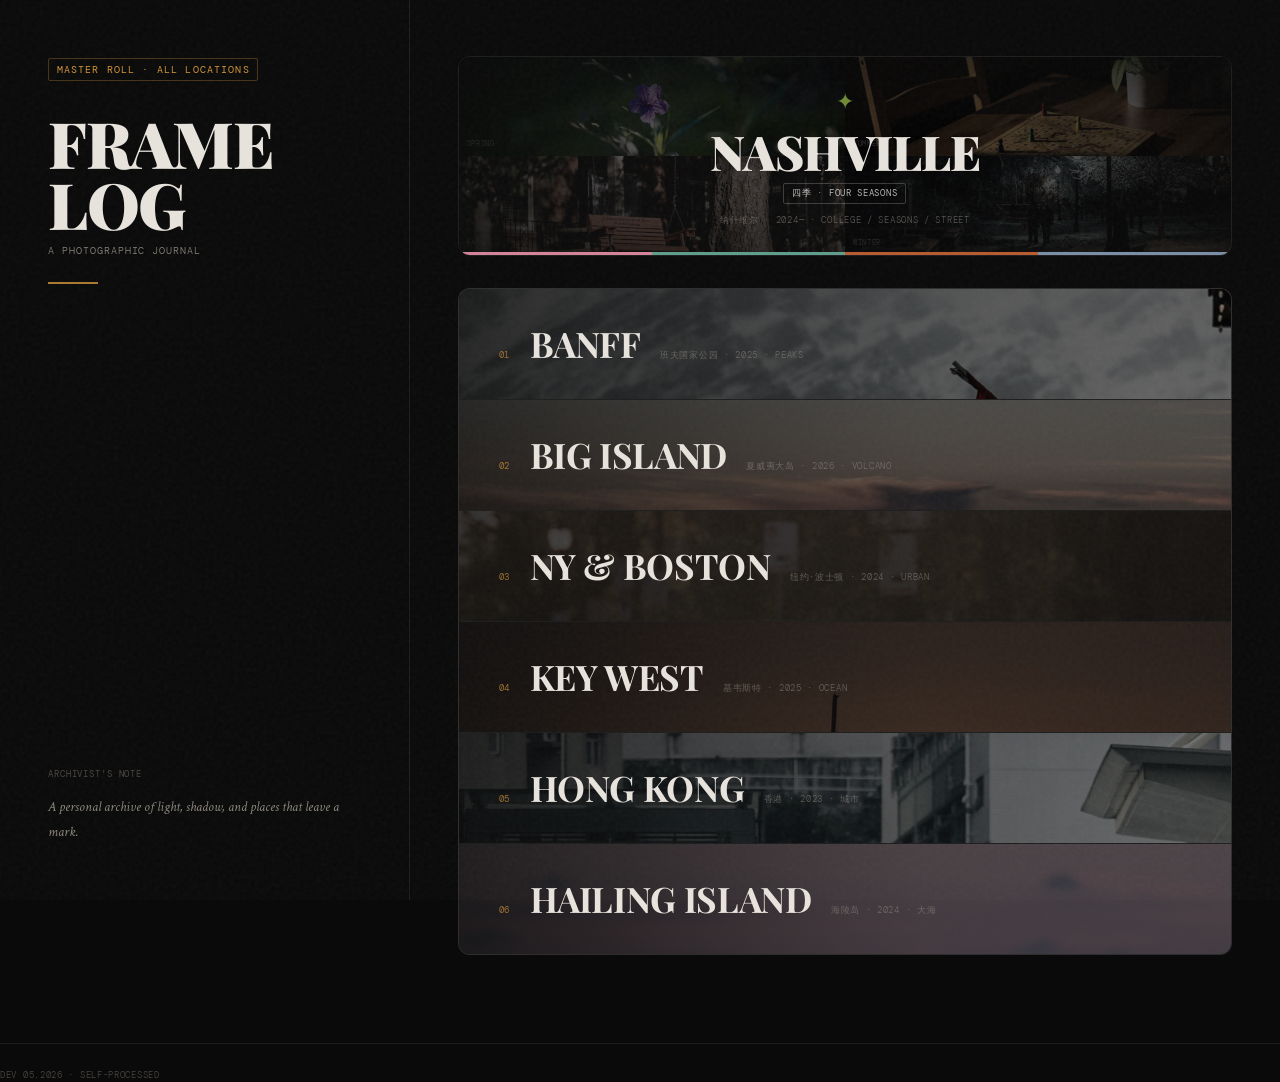
==== index.html @ a88f4bc9 "init" ====
<!DOCTYPE html>
<html lang="en">
<head>
  <meta charset="UTF-8">
  <meta name="viewport" content="width=device-width, initial-scale=1.0">
  <title>FRAME LOG · Photographic Journal</title>
  <link rel="stylesheet" href="css/style.css">
</head>
<body>
  <div class="home-layout">
    <!-- Left Panel -->
    <aside class="home-sidebar reveal">
      <div class="home-sidebar-top">
        <span class="roll-tag">MASTER ROLL · ALL LOCATIONS</span>
        <h1 class="home-title" id="homeTitle"></h1>
        <p class="home-subtitle" id="homeSubtitle"></p>
        <div class="separator"></div>
      </div>
      <div class="home-sidebar-bottom">
        <span class="label">ARCHIVIST'S NOTE</span>
        <p id="homeIntro"></p>
      </div>
    </aside>

    <!-- Right Panel: Location Cards -->
    <main class="home-content reveal" id="cardsContainer">
      <!-- JavaScript populates cards here -->
    </main>
  </div>

  <!-- Footer -->
  <div class="home-footer reveal">
    <span id="homeDev"></span>
  </div>

  <script src="js/config.js"></script>
  <script src="js/main.js"></script>
</body>
</html>
---- css/style.css ----
/* ============================================
   PHOTOGRAPHY PORTFOLIO — Global Styles
   ============================================ */

/* --- Fonts --- */
@import url('https://fonts.googleapis.com/css2?family=Playfair+Display:ital,wght@0,400;0,700;0,900;1,400&family=DM+Mono:wght@300;400;500&family=Crimson+Text:ital,wght@0,400;0,600;1,400&display=swap');

/* --- CSS Variables --- */
:root {
  --bg: #0a0a0a;
  --bg-elevated: #111111;
  --text-primary: #e8e4dd;
  --text-secondary: #8a857c;
  --text-muted: #4a4540;
  --accent: #d4953a;
  --accent-2: #b8402c;
  --border: rgba(255, 255, 255, 0.08);
  --border-light: rgba(255, 255, 255, 0.04);

  --font-display: 'Playfair Display', Georgia, serif;
  --font-body: 'Crimson Text', Georgia, serif;
  --font-mono: 'DM Mono', 'Courier New', monospace;

  --radius-sm: 6px;
  --radius-md: 12px;
  --radius-lg: 20px;

  --photo-bg-blur: 20px;
  --photo-bg-scale: 1.12;
  --photo-bg-darken: 0.35;
}

/* --- Reset --- */
*, *::before, *::after {
  margin: 0;
  padding: 0;
  box-sizing: border-box;
}

html {
  scroll-behavior: smooth;
  font-size: 16px;
}

body {
  background: var(--bg);
  color: var(--text-primary);
  font-family: var(--font-body);
  font-weight: 400;
  line-height: 1.6;
  overflow-x: hidden;
  -webkit-font-smoothing: antialiased;
  -moz-osx-font-smoothing: grayscale;
}

/* --- Film Grain Overlay --- */
body::after {
  content: '';
  position: fixed;
  inset: 0;
  z-index: 9999;
  pointer-events: none;
  opacity: 0.04;
  background-image: url("data:image/svg+xml,%3Csvg viewBox='0 0 256 256' xmlns='http://www.w3.org/2000/svg'%3E%3Cfilter id='noise'%3E%3CfeTurbulence type='fractalNoise' baseFrequency='0.85' numOctaves='4' stitchTiles='stitch'/%3E%3C/filter%3E%3Crect width='100%25' height='100%25' filter='url(%23noise)' opacity='1'/%3E%3C/svg%3E");
}

/* --- Typography --- */
h1, h2, h3, h4 {
  font-family: var(--font-display);
  font-weight: 700;
  line-height: 1.1;
  letter-spacing: -0.01em;
}

a {
  color: inherit;
  text-decoration: none;
}

img {
  display: block;
  max-width: 100%;
}

/* --- Utility --- */
.mono {
  font-family: var(--font-mono);
  font-weight: 300;
  letter-spacing: 0.06em;
  text-transform: uppercase;
}

.tag {
  display: inline-block;
  font-family: var(--font-mono);
  font-size: 0.6rem;
  font-weight: 400;
  letter-spacing: 0.08em;
  text-transform: uppercase;
  color: #fff;
  background: color-mix(in srgb, var(--accent) 70%, transparent);
  border: 1px solid color-mix(in srgb, var(--accent) 40%, transparent);
  border-radius: 3px;
  padding: 0.25em 0.9em;
}

.separator {
  width: 50px;
  height: 2px;
  background: var(--accent);
  margin: 1.5rem 0;
  opacity: 0.8;
}

/* --- Scrollbar --- */
::-webkit-scrollbar {
  width: 4px;
}
::-webkit-scrollbar-track {
  background: transparent;
}
::-webkit-scrollbar-thumb {
  background: var(--text-muted);
  border-radius: 2px;
}

/* --- Page Load Reveals --- */
.reveal {
  opacity: 0;
  transform: translateY(24px);
  animation: revealUp 0.8s cubic-bezier(0.22, 0.61, 0.36, 1) forwards;
}
.reveal:nth-child(1) { animation-delay: 0.05s; }
.reveal:nth-child(2) { animation-delay: 0.12s; }
.reveal:nth-child(3) { animation-delay: 0.19s; }
.reveal:nth-child(4) { animation-delay: 0.26s; }
.reveal:nth-child(5) { animation-delay: 0.33s; }
.reveal:nth-child(6) { animation-delay: 0.40s; }
.reveal:nth-child(7) { animation-delay: 0.47s; }

@keyframes revealUp {
  to {
    opacity: 1;
    transform: translateY(0);
  }
}

/* ============================================
   HOME PAGE
   ============================================ */

.home-layout {
  display: flex;
  min-height: 100vh;
}

/* --- Left Panel --- */
.home-sidebar {
  width: 32%;
  min-width: 360px;
  max-width: 480px;
  padding: 3.5rem 3rem;
  display: flex;
  flex-direction: column;
  justify-content: space-between;
  border-right: 1px solid var(--border);
  position: sticky;
  top: 0;
  height: 100vh;
  background: var(--bg);
  z-index: 10;
}

.home-sidebar-top .roll-tag {
  font-family: var(--font-mono);
  font-size: 0.6rem;
  font-weight: 400;
  letter-spacing: 0.12em;
  color: var(--accent);
  text-transform: uppercase;
  margin-bottom: 2rem;
  padding: 0.3em 0.8em;
  border: 1px solid rgba(212, 149, 58, 0.3);
  border-radius: 2px;
  display: inline-block;
}

.home-title {
  font-family: var(--font-display);
  font-size: clamp(2.8rem, 5vw, 4.5rem);
  font-weight: 900;
  line-height: 0.95;
  letter-spacing: -0.02em;
  color: var(--text-primary);
  margin-bottom: 0.5rem;
}

.home-subtitle {
  font-family: var(--font-mono);
  font-size: 0.6rem;
  font-weight: 300;
  letter-spacing: 0.1em;
  text-transform: uppercase;
  color: var(--text-secondary);
}

.home-sidebar-bottom {
  font-size: 0.9rem;
  color: var(--text-secondary);
  line-height: 1.7;
  font-style: italic;
}

.home-sidebar-bottom .label {
  font-family: var(--font-mono);
  font-size: 0.55rem;
  font-weight: 400;
  letter-spacing: 0.1em;
  text-transform: uppercase;
  color: var(--text-muted);
  font-style: normal;
  display: block;
  margin-bottom: 0.8rem;
}

/* --- Right Panel: Location Cards --- */
.home-content {
  flex: 1;
  padding: 3.5rem 3rem;
  overflow-y: auto;
}

.cards-grid {
  display: flex;
  flex-direction: column;
  gap: 1px;
  background: var(--border);
  border: 1px solid var(--border);
  border-radius: var(--radius-md);
  overflow: hidden;
}

.location-card {
  position: relative;
  display: flex;
  align-items: center;
  height: 110px;
  background: var(--bg-elevated);
  cursor: pointer;
  overflow: hidden;
  transition: background 0.3s ease;
}

.card-bg-img {
  position: absolute;
  inset: 0;
  background-size: 220% auto;
  background-position: center 35%;
  filter: brightness(0.55) saturate(0.6);
  transform: scale(1);
  transition: transform 0.6s cubic-bezier(0.22, 0.61, 0.36, 1),
              filter 0.4s ease;
  z-index: 0;
}

.location-card:hover .card-bg-img {
  transform: scale(1.06);
  filter: brightness(0.7) saturate(0.8);
}

.location-card .card-overlay {
  position: absolute;
  inset: 0;
  background: linear-gradient(
    90deg,
    rgba(10, 10, 10, 0.7) 0%,
    rgba(10, 10, 10, 0.2) 60%,
    rgba(10, 10, 10, 0.05) 100%
  );
  z-index: 1;
}

.location-card .card-content {
  position: relative;
  z-index: 2;
  padding: 0 2.5rem;
  display: flex;
  align-items: baseline;
  gap: 1.2rem;
}

.location-card .card-num {
  font-family: var(--font-mono);
  font-size: 0.55rem;
  font-weight: 400;
  color: var(--accent);
  letter-spacing: 0.1em;
  opacity: 0.7;
}

.location-card .card-title {
  font-family: var(--font-display);
  font-size: 2.2rem;
  font-weight: 700;
  letter-spacing: -0.01em;
  color: var(--text-primary);
  transition: color 0.3s ease;
}

.location-card .card-meta {
  font-family: var(--font-mono);
  font-size: 0.55rem;
  font-weight: 300;
  letter-spacing: 0.08em;
  text-transform: uppercase;
  color: var(--text-secondary);
  opacity: 0.6;
  margin-left: auto;
  padding-right: 2rem;
}

.location-card:hover .card-title {
  color: #fff;
}

.location-card:hover .card-meta {
  opacity: 0.9;
}

/* ============================================
   NASHVILLE STANDALONE QUADRANT CARD
   ============================================ */

.nashville-card {
  position: relative;
  display: grid;
  grid-template-columns: 1fr 1fr;
  grid-template-rows: 1fr 1fr;
  height: 200px;
  cursor: pointer;
  overflow: hidden;
  border-radius: var(--radius-md);
  margin-bottom: 2rem;
  border: 1px solid var(--border);
  transition: border-color 0.3s ease, box-shadow 0.3s ease;
}

.nashville-card:hover {
  border-color: rgba(255,255,255,0.15);
  box-shadow: 0 0 40px rgba(0,0,0,0.4);
}

/* Quadrant panels */
.nash-quad {
  position: relative;
  background-size: cover;
  background-position: center;
  filter: brightness(0.55) saturate(0.5);
  transition: filter 0.5s ease;
  overflow: hidden;
}

.nashville-card:hover .nash-quad {
  filter: brightness(0.7) saturate(0.7);
}

.quad-label {
  position: absolute;
  bottom: 6px;
  left: 8px;
  font-family: var(--font-mono);
  font-size: 0.45rem;
  font-weight: 400;
  letter-spacing: 0.1em;
  text-transform: uppercase;
  color: rgba(255,255,255,0.45);
}

/* Overlay on top of all quadrants */
.nash-overlay {
  position: absolute;
  inset: 0;
  z-index: 2;
  pointer-events: none;
  background: radial-gradient(
    ellipse at center,
    rgba(10,10,10,0.25) 0%,
    rgba(10,10,10,0.6) 70%,
    rgba(10,10,10,0.85) 100%
  );
}

/* Content centered over quadrants */
.nash-content {
  position: absolute;
  inset: 0;
  z-index: 3;
  display: flex;
  flex-direction: column;
  align-items: center;
  justify-content: center;
  gap: 0.3rem;
  pointer-events: none;
}

.nash-chapter {
  font-size: 1.4rem;
  color: var(--accent);
  margin-bottom: 0.1rem;
  opacity: 0.8;
}

.nash-title {
  font-family: var(--font-display);
  font-size: 3rem;
  font-weight: 900;
  letter-spacing: -0.02em;
  color: var(--text-primary);
  line-height: 1;
  text-shadow: 0 2px 20px rgba(0,0,0,0.5);
}

.nash-badge {
  font-family: var(--font-mono);
  font-size: 0.55rem;
  font-weight: 400;
  letter-spacing: 0.08em;
  text-transform: uppercase;
  color: rgba(255,255,255,0.7);
  border: 1px solid rgba(255,255,255,0.2);
  border-radius: 2px;
  padding: 0.25em 0.9em;
  margin-top: 0.2rem;
}

.nash-meta {
  font-family: var(--font-mono);
  font-size: 0.55rem;
  font-weight: 300;
  letter-spacing: 0.08em;
  text-transform: uppercase;
  color: var(--text-secondary);
  opacity: 0.6;
  margin-top: 0.3rem;
}

/* Always-visible season strip at bottom */
.nash-strip {
  position: absolute;
  bottom: 0;
  left: 0;
  right: 0;
  height: 3px;
  z-index: 3;
  display: flex;
}

.nash-strip span {
  flex: 1;
  height: 100%;
}

/* Card accent bar on hover */
.location-card .card-accent {
  position: absolute;
  left: 0;
  top: 0;
  bottom: 0;
  width: 0;
  z-index: 3;
  transition: width 0.35s cubic-bezier(0.22, 0.61, 0.36, 1);
}

.location-card:hover .card-accent {
  width: 3px;
}

/* --- Home Footer --- */
.home-footer {
  display: flex;
  justify-content: space-between;
  margin-top: 2rem;
  padding-top: 1.5rem;
  border-top: 1px solid var(--border);
  font-family: var(--font-mono);
  font-size: 0.55rem;
  font-weight: 300;
  letter-spacing: 0.08em;
  text-transform: uppercase;
  color: var(--text-muted);
}

/* ============================================
   LOCATION DETAIL PAGE
   ============================================ */

.location-layout {
  display: flex;
  height: 100vh;
  overflow: hidden;
}

/* --- Left Text Panel --- */
.location-sidebar {
  width: 28%;
  min-width: 300px;
  max-width: 400px;
  padding: 3rem 2.5rem;
  display: flex;
  flex-direction: column;
  justify-content: space-between;
  border-right: 1px solid var(--border);
  background: var(--theme-bg, var(--bg));
  z-index: 10;
  overflow-y: auto;
  position: relative;
}

/* Bold color wash at top of sidebar */
.location-sidebar::before {
  content: '';
  position: absolute;
  top: 0;
  left: 0;
  right: 0;
  height: 55%;
  z-index: 0;
  pointer-events: none;
  background: radial-gradient(
    ellipse 120% 80% at 50% 10%,
    color-mix(in srgb, var(--accent) 18%, transparent),
    transparent 70%
  );
}

/* Sidebar content above the wash */
.location-sidebar-top,
.location-sidebar-bottom {
  position: relative;
  z-index: 1;
}

.location-sidebar-top .chapter-tag {
  font-family: var(--font-mono);
  font-size: 0.55rem;
  font-weight: 400;
  letter-spacing: 0.1em;
  color: #fff;
  text-transform: uppercase;
  margin-bottom: 1.5rem;
  display: inline-block;
  background: var(--accent);
  padding: 0.35em 0.9em;
  border-radius: 2px;
}

.location-name-en {
  font-family: var(--font-display);
  font-size: clamp(2.4rem, 4vw, 3.8rem);
  font-weight: 900;
  line-height: 0.95;
  letter-spacing: -0.02em;
  color: var(--text-primary);
  margin-bottom: 0.3rem;
}

.location-name-cn {
  font-family: var(--font-display);
  font-size: 1.8rem;
  font-weight: 400;
  color: var(--text-secondary);
  margin-bottom: 0.8rem;
}

.location-coords {
  font-family: var(--font-mono);
  font-size: 0.6rem;
  font-weight: 300;
  letter-spacing: 0.06em;
  color: var(--text-muted);
  margin-bottom: 1.5rem;
}

.location-tags {
  display: flex;
  flex-wrap: wrap;
  gap: 0.4rem;
  margin-bottom: 2rem;
}

.location-description {
  font-family: var(--font-body);
  font-size: 1rem;
  font-style: italic;
  line-height: 1.7;
  color: var(--text-secondary);
  margin-bottom: 2rem;
}

/* Viewpoints */
.location-viewpoints {
  list-style: none;
  border-left: 1px solid var(--border-light);
  padding-left: 1rem;
}

.location-viewpoints li {
  font-family: var(--font-mono);
  font-size: 0.58rem;
  font-weight: 300;
  letter-spacing: 0.04em;
  color: var(--text-secondary);
  margin-bottom: 0.7rem;
  position: relative;
  line-height: 1.6;
}

.location-viewpoints li::before {
  content: '';
  position: absolute;
  left: -1rem;
  top: 0.6em;
  width: 6px;
  height: 6px;
  border-radius: 50%;
  background: var(--accent);
  opacity: 0.8;
}

.viewpoints-label {
  font-family: var(--font-mono);
  font-size: 0.5rem;
  font-weight: 400;
  letter-spacing: 0.1em;
  text-transform: uppercase;
  color: var(--text-muted);
  margin-bottom: 0.7rem;
  display: block;
}

.location-sidebar-bottom {
  font-family: var(--font-mono);
  font-size: 0.55rem;
  font-weight: 300;
  letter-spacing: 0.08em;
  color: var(--text-muted);
  text-transform: uppercase;
}

.location-sidebar-bottom .exposure-info {
  color: var(--accent);
  font-weight: 500;
}

/* --- Right Photo Display Area --- */
.photo-area {
  flex: 1;
  display: flex;
  position: relative;
  overflow: hidden;
}

.photo-stage {
  flex: 1;
  position: relative;
  display: flex;
  align-items: center;
  justify-content: center;
  overflow: hidden;
  background: var(--theme-bg, var(--bg));
}

/* Blurred background layer — full image, CSS blur, GPU cached after first render */
.photo-stage .stage-bg {
  position: absolute;
  inset: 0;
  width: 100%;
  height: 100%;
  object-fit: cover;
  filter: blur(30px) brightness(var(--photo-bg-darken));
  transition: opacity 0.2s ease;
  z-index: 0;
  will-change: opacity;
  backface-visibility: hidden;
}

/* Vignette overlay using theme bg */
.photo-stage .stage-vignette {
  position: absolute;
  inset: 0;
  z-index: 1;
  pointer-events: none;
  background: radial-gradient(ellipse at center, transparent 45%, var(--theme-bg, rgba(10,10,10,0.5)) 100%);
}

/* Crisp foreground photo */
.photo-stage .stage-photo {
  position: relative;
  z-index: 2;
  border-radius: var(--radius-md);
  box-shadow: 0 8px 60px rgba(0, 0, 0, 0.5);
  transition: opacity 0.2s ease, transform 0.2s cubic-bezier(0.22, 0.61, 0.36, 1);
  object-fit: contain;
  will-change: opacity, transform;
  backface-visibility: hidden;
}

/* Landscape photo sizing */
.photo-stage.landscape .stage-photo {
  width: 90%;
  max-height: 88%;
}

/* Portrait photo sizing */
.photo-stage.portrait .stage-photo {
  height: 88%;
  max-width: 88%;
}

/* Photo metadata overlay */
.photo-meta {
  position: absolute;
  bottom: 2rem;
  left: 2rem;
  z-index: 3;
  font-family: var(--font-mono);
  font-size: 0.55rem;
  font-weight: 300;
  letter-spacing: 0.08em;
  text-transform: uppercase;
  color: var(--text-secondary);
  opacity: 0.7;
}

.photo-counter {
  position: absolute;
  top: 2rem;
  right: 2rem;
  z-index: 3;
  font-family: var(--font-mono);
  font-size: 0.65rem;
  font-weight: 300;
  letter-spacing: 0.06em;
  color: var(--text-secondary);
  opacity: 0.5;
}

/* --- Contact Sheet Sidebar --- */
.contact-sheet {
  width: 70px;
  background: var(--bg);
  border-left: 1px solid var(--border);
  display: flex;
  flex-direction: column;
  align-items: center;
  padding: 1rem 0;
  gap: 6px;
  overflow-y: auto;
  z-index: 5;
}

.contact-sheet-header {
  font-family: var(--font-mono);
  font-size: 0.45rem;
  font-weight: 400;
  letter-spacing: 0.08em;
  text-transform: uppercase;
  color: var(--text-muted);
  writing-mode: vertical-rl;
  text-orientation: mixed;
  padding: 0.8rem 0;
  flex-shrink: 0;
}

.contact-thumb {
  width: 48px;
  height: 48px;
  border-radius: 3px;
  overflow: hidden;
  cursor: pointer;
  opacity: 0.4;
  transition: opacity 0.25s ease, transform 0.25s ease;
  flex-shrink: 0;
  border: 1px solid transparent;
}

.contact-thumb:hover {
  opacity: 0.8;
  transform: scale(1.05);
}

.contact-thumb.active {
  opacity: 1;
  border-color: var(--accent);
  box-shadow: 0 0 16px color-mix(in srgb, var(--accent) 40%, transparent);
}

.contact-thumb img {
  width: 100%;
  height: 100%;
  object-fit: cover;
}

/* --- Bottom Navigation Bar --- */
.nav-bar {
  position: fixed;
  bottom: 0;
  left: 0;
  right: 0;
  height: 48px;
  background: var(--bg-elevated);
  border-top: 1px solid var(--border);
  display: flex;
  align-items: center;
  justify-content: space-between;
  padding: 0 2rem;
  z-index: 100;
  font-family: var(--font-mono);
  font-size: 0.55rem;
  font-weight: 300;
  letter-spacing: 0.08em;
  text-transform: uppercase;
}

.nav-bar .nav-home {
  color: var(--text-muted);
  transition: color 0.2s;
  cursor: pointer;
}

.nav-bar .nav-home:hover {
  color: var(--text-primary);
}

.nav-bar .nav-loc {
  color: var(--text-secondary);
}

.nav-bar .nav-arrows {
  display: flex;
  gap: 1.5rem;
}

.nav-bar .nav-arrows span {
  color: var(--text-muted);
  cursor: pointer;
  transition: color 0.2s;
}

.nav-bar .nav-arrows span:hover {
  color: var(--text-primary);
}

/* --- Location page needs bottom padding to account for nav bar --- */
.location-sidebar {
  padding-bottom: 4rem;
}
.photo-area {
  padding-bottom: 48px;
}

/* ============================================
   LIGHTBOX (full-res original)
   ============================================ */

.lightbox {
  position: fixed;
  inset: 0;
  z-index: 10000;
  display: flex;
  align-items: center;
  justify-content: center;
  opacity: 0;
  transition: opacity 0.3s ease;
}

.lightbox.lightbox-open {
  opacity: 1;
}

.lightbox.lightbox-closing {
  opacity: 0;
}

.lightbox-backdrop {
  position: absolute;
  inset: 0;
  background: rgba(0, 0, 0, 0.92);
  cursor: pointer;
}

.lightbox-img {
  position: relative;
  z-index: 1;
  max-width: 94vw;
  max-height: 94vh;
  object-fit: contain;
  border-radius: 4px;
  box-shadow: 0 4px 80px rgba(0, 0, 0, 0.6);
}

.lightbox-close {
  position: absolute;
  top: 1.2rem;
  right: 1.5rem;
  z-index: 2;
  background: none;
  border: none;
  color: rgba(255,255,255,0.6);
  font-size: 2rem;
  cursor: pointer;
  transition: color 0.2s;
  line-height: 1;
}

.lightbox-close:hover {
  color: #fff;
}

.lightbox-hint {
  position: absolute;
  bottom: 1.5rem;
  left: 50%;
  transform: translateX(-50%);
  z-index: 2;
  font-family: var(--font-mono);
  font-size: 0.55rem;
  font-weight: 300;
  letter-spacing: 0.08em;
  text-transform: uppercase;
  color: rgba(255,255,255,0.3);
  pointer-events: none;
}

/* ============================================
   RESPONSIVE
   ============================================ */

@media (max-width: 900px) {
  .home-layout {
    flex-direction: column;
  }

  .home-sidebar {
    width: 100%;
    min-width: unset;
    max-width: unset;
    height: auto;
    position: static;
    padding: 2rem 1.5rem;
    border-right: none;
    border-bottom: 1px solid var(--border);
  }

  .home-content {
    padding: 1.5rem;
  }

  .location-layout {
    flex-direction: column;
    height: auto;
  }

  .location-sidebar {
    width: 100%;
    min-width: unset;
    max-width: unset;
    padding: 2rem 1.5rem;
    border-right: none;
    border-bottom: 1px solid var(--border);
  }

  .photo-area {
    height: 60vh;
  }

  .contact-sheet {
    width: 100%;
    height: 70px;
    flex-direction: row;
    overflow-x: auto;
    overflow-y: hidden;
    padding: 0.5rem;
    border-left: none;
    border-top: 1px solid var(--border);
  }

  .contact-thumb {
    width: 40px;
    height: 40px;
  }

  .nashville-card {
    height: 150px;
    margin-bottom: 1.5rem;
  }

  .nash-title {
    font-size: 2rem;
  }

  .nash-badge {
    font-size: 0.45rem;
  }

  .quad-label {
    display: none;
  }
}

/* ============================================
   SEASON TABS (Nashville Detail Page)
   ============================================ */

.season-tabs {
  display: flex;
  gap: 0;
  margin-bottom: 1.2rem;
  border-bottom: 1px solid var(--border);
}

.season-tab {
  font-family: var(--font-mono);
  font-size: 0.55rem;
  font-weight: 400;
  letter-spacing: 0.08em;
  text-transform: uppercase;
  color: var(--text-muted);
  padding: 0.6rem 1rem;
  cursor: pointer;
  border-bottom: 2px solid transparent;
  transition: color 0.2s ease, border-color 0.2s ease;
  background: none;
  border-top: none;
  border-left: none;
  border-right: none;
}

.season-tab:hover {
  color: var(--text-secondary);
}

.season-tab.active {
  color: #fff;
  border-bottom-color: var(--accent);
  background: color-mix(in srgb, var(--accent) 12%, transparent);
}

.season-tab .tab-cn {
  display: block;
  font-family: var(--font-display);
  font-size: 0.8rem;
  font-weight: 600;
  letter-spacing: 0;
  text-transform: none;
  color: inherit;
  margin-top: 0.1rem;
}

/* Season description (appears below tabs) */
.season-desc {
  font-family: var(--font-body);
  font-size: 0.85rem;
  font-style: italic;
  color: var(--text-secondary);
  margin-bottom: 1.5rem;
  line-height: 1.6;
  transition: opacity 0.3s ease;
}
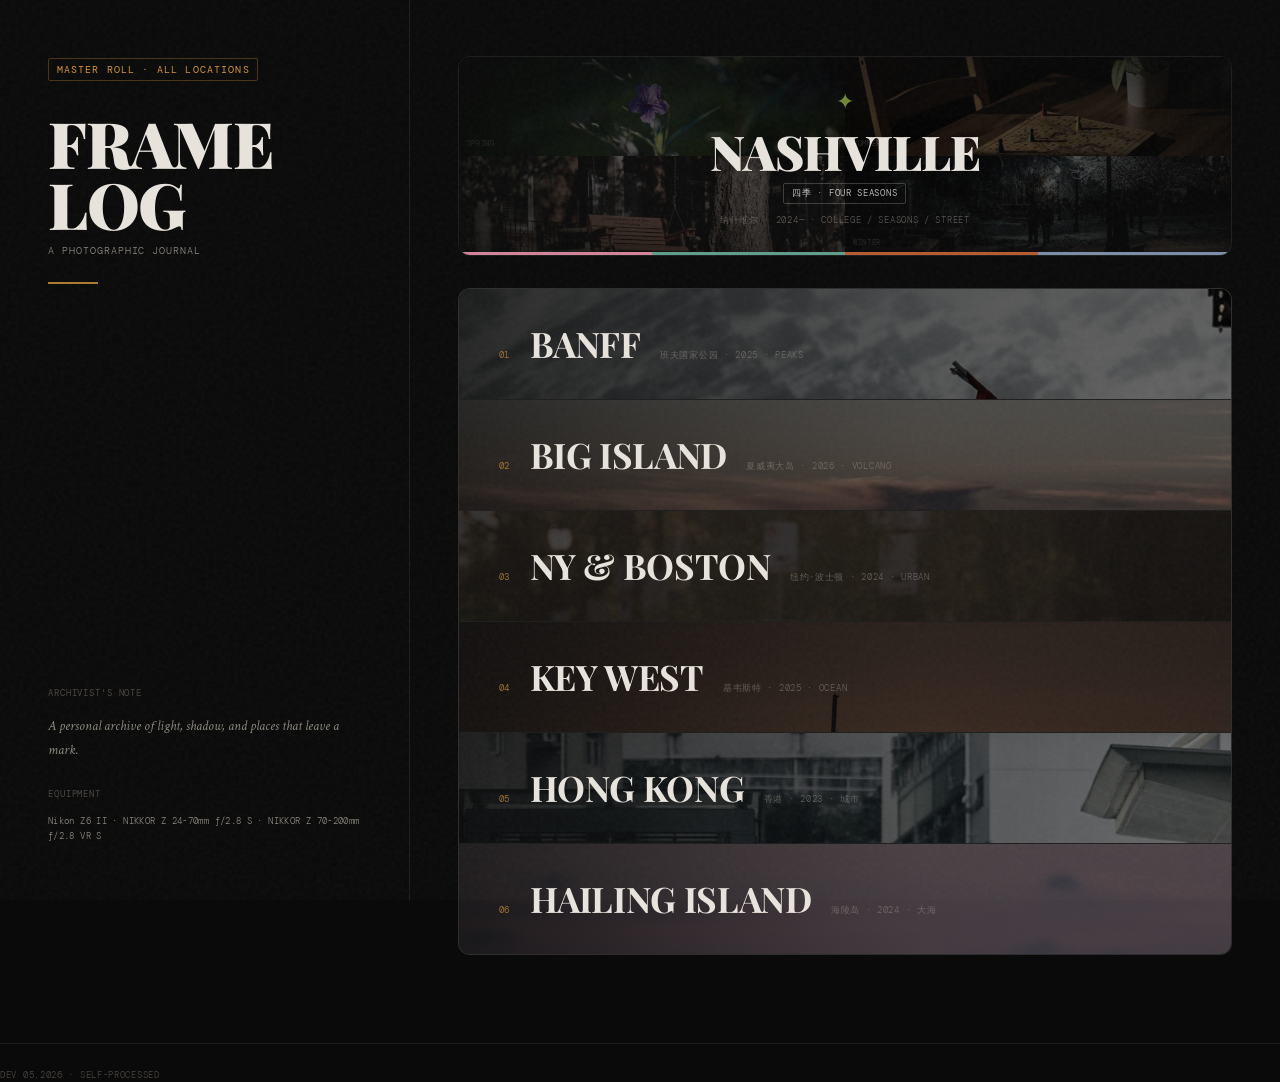
==== commit b62e56d3: "rewrite mobile layout + add equipment" ====
--- a/index.html
+++ b/index.html
@@ -19,6 +19,8 @@
       <div class="home-sidebar-bottom">
         <span class="label">ARCHIVIST'S NOTE</span>
         <p id="homeIntro"></p>
+        <span class="label equip-label">EQUIPMENT</span>
+        <p class="home-equipment" id="homeEquip"></p>
       </div>
     </aside>
 
--- a/css/style.css
+++ b/css/style.css
@@ -221,6 +221,20 @@
   font-style: normal;
   display: block;
   margin-bottom: 0.8rem;
+}
+
+.home-sidebar-bottom .equip-label {
+  margin-top: 1.5rem;
+}
+
+.home-equipment {
+  font-family: var(--font-mono);
+  font-size: 0.58rem;
+  font-weight: 300;
+  letter-spacing: 0.04em;
+  color: var(--text-secondary);
+  line-height: 1.6;
+  font-style: normal;
 }
 
 /* --- Right Panel: Location Cards --- */
@@ -957,7 +971,7 @@
   }
 
   .location-layout {
-    flex-direction: column;
+    display: block;
     height: auto;
   }
 
@@ -965,24 +979,57 @@
     width: 100%;
     min-width: unset;
     max-width: unset;
-    padding: 2rem 1.5rem;
+    padding: 1.5rem 1.2rem;
     border-right: none;
     border-bottom: 1px solid var(--border);
+    position: static;
+    overflow-y: visible;
+    padding-bottom: 1rem;
+  }
+
+  .location-sidebar::before {
+    display: none;
   }
 
   .photo-area {
-    height: 60vh;
+    display: block;
+    height: auto;
+    flex: none;
+    padding-bottom: 0;
+  }
+
+  .photo-stage {
+    display: flex;
+    align-items: center;
+    justify-content: center;
+    width: 100%;
+    height: 55vh;
+    min-height: 300px;
+    flex: none;
+  }
+
+  .photo-meta {
+    bottom: 1rem;
+    left: 1rem;
+  }
+
+  .photo-counter {
+    top: 1rem;
+    right: 1rem;
   }
 
   .contact-sheet {
     width: 100%;
-    height: 70px;
+    height: auto;
+    min-height: 56px;
     flex-direction: row;
     overflow-x: auto;
     overflow-y: hidden;
-    padding: 0.5rem;
+    padding: 0.4rem 0.5rem;
     border-left: none;
     border-top: 1px solid var(--border);
+    flex-shrink: 0;
+    flex-wrap: nowrap;
   }
 
   .contact-thumb {
@@ -1005,6 +1052,16 @@
 
   .quad-label {
     display: none;
+  }
+
+  .photo-stage.landscape .stage-photo {
+    width: 98%;
+    max-height: 94%;
+  }
+
+  .photo-stage.portrait .stage-photo {
+    height: 94%;
+    max-width: 94%;
   }
 }
 
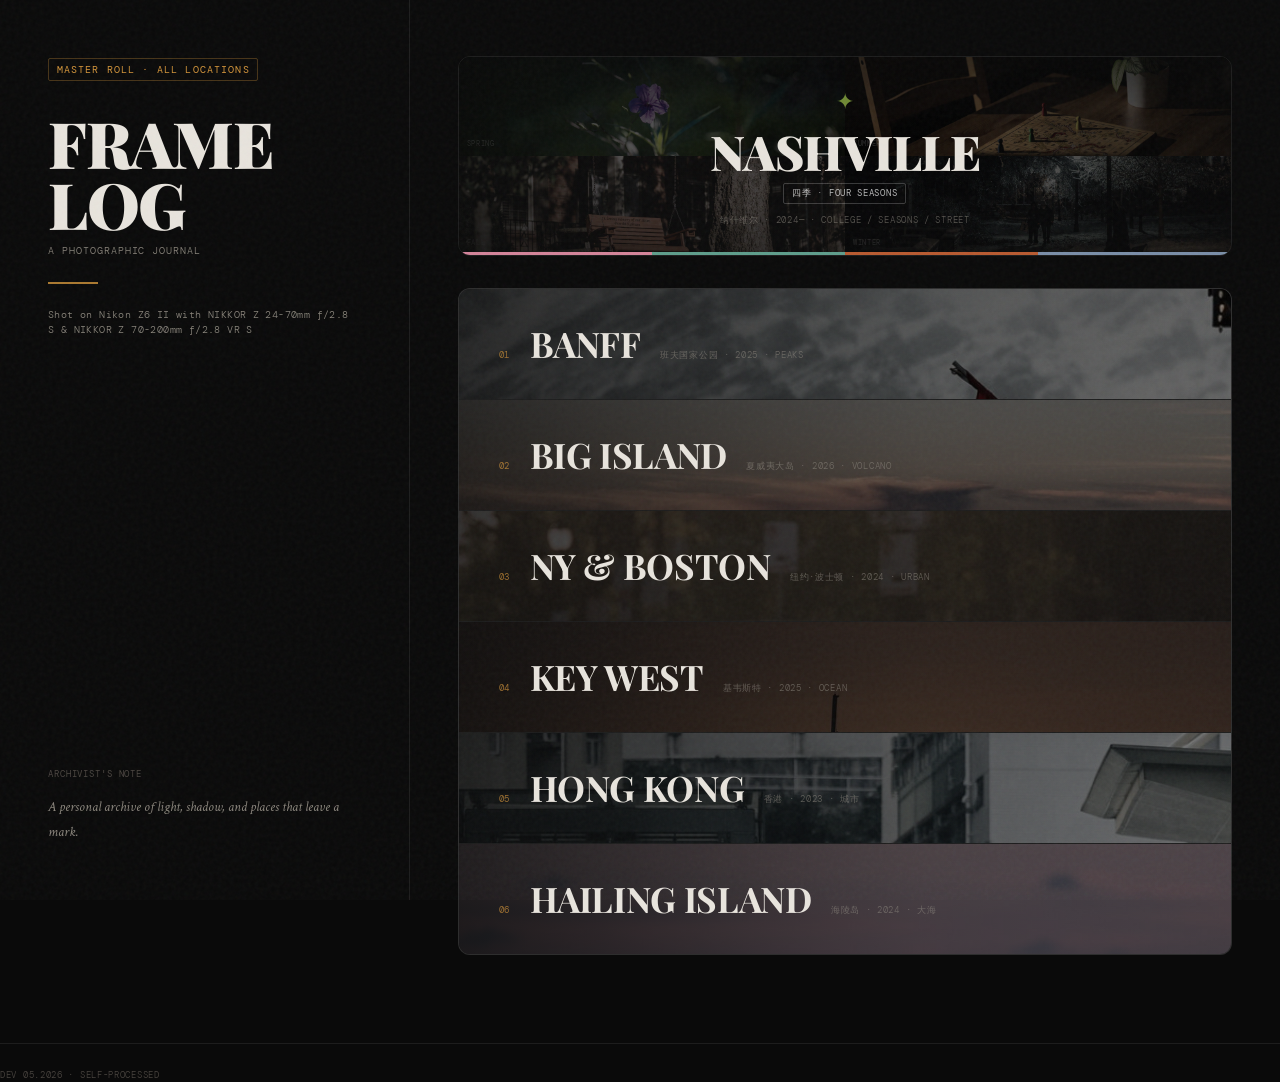
==== commit e3c774f0: "move equipment to top" ====
--- a/index.html
+++ b/index.html
@@ -15,12 +15,11 @@
         <h1 class="home-title" id="homeTitle"></h1>
         <p class="home-subtitle" id="homeSubtitle"></p>
         <div class="separator"></div>
+        <p class="home-equipment" id="homeEquip"></p>
       </div>
       <div class="home-sidebar-bottom">
         <span class="label">ARCHIVIST'S NOTE</span>
         <p id="homeIntro"></p>
-        <span class="label equip-label">EQUIPMENT</span>
-        <p class="home-equipment" id="homeEquip"></p>
       </div>
     </aside>
 
--- a/css/style.css
+++ b/css/style.css
@@ -223,18 +223,15 @@
   margin-bottom: 0.8rem;
 }
 
-.home-sidebar-bottom .equip-label {
-  margin-top: 1.5rem;
-}
-
 .home-equipment {
   font-family: var(--font-mono);
-  font-size: 0.58rem;
+  font-size: 0.62rem;
   font-weight: 300;
   letter-spacing: 0.04em;
   color: var(--text-secondary);
-  line-height: 1.6;
+  line-height: 1.5;
   font-style: normal;
+  margin-top: 0.5rem;
 }
 
 /* --- Right Panel: Location Cards --- */
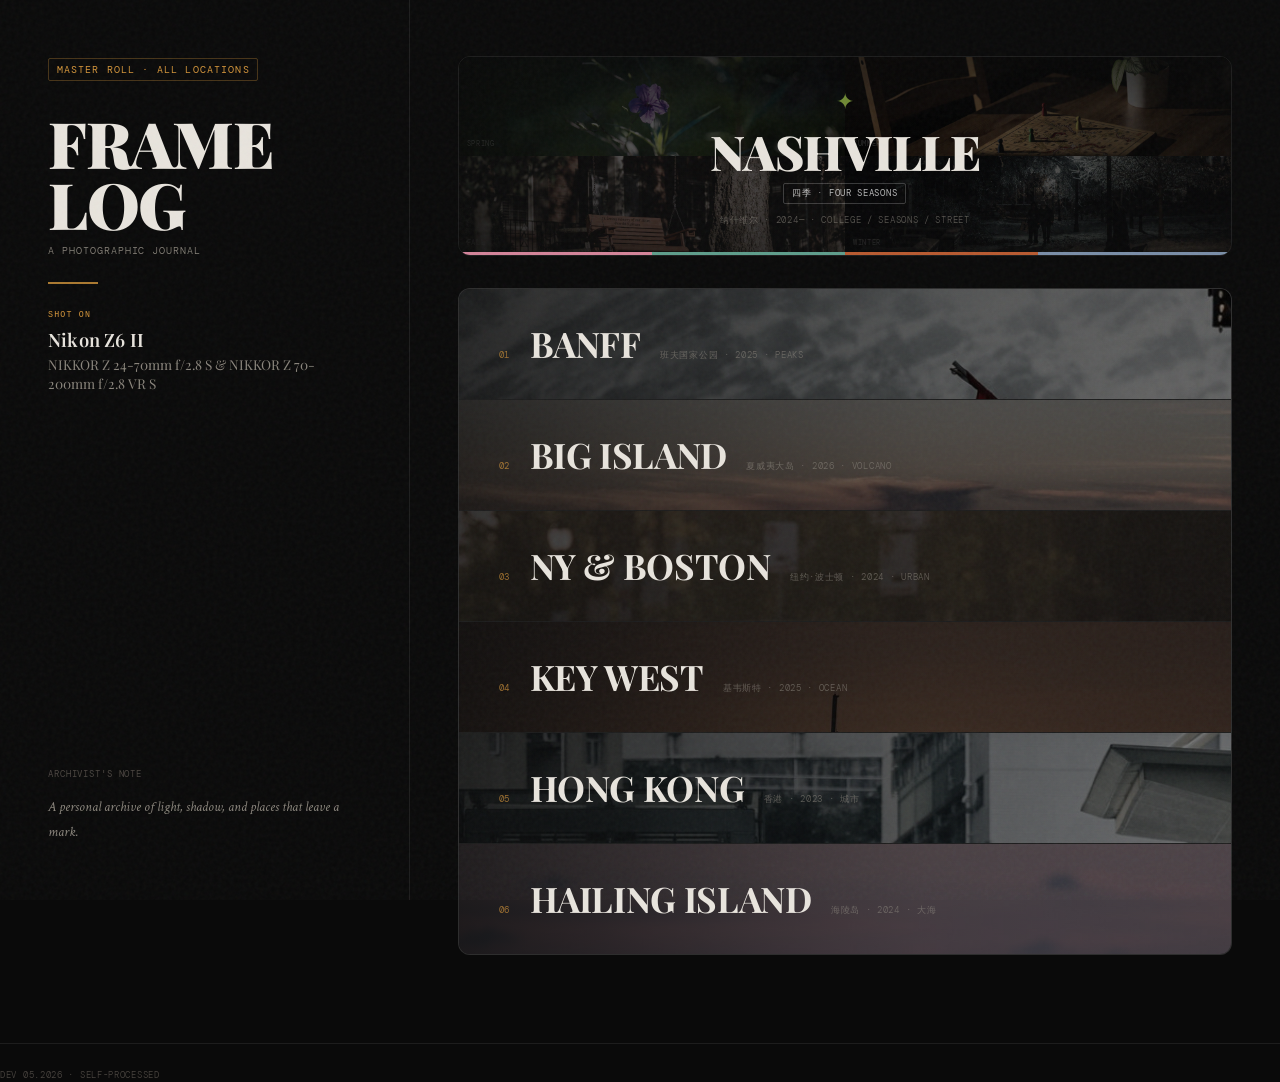
==== commit be053ae6: "unify equipment font" ====
--- a/index.html
+++ b/index.html
@@ -15,7 +15,11 @@
         <h1 class="home-title" id="homeTitle"></h1>
         <p class="home-subtitle" id="homeSubtitle"></p>
         <div class="separator"></div>
-        <p class="home-equipment" id="homeEquip"></p>
+        <div class="home-equipment">
+          <span class="equip-label">SHOT ON</span>
+          <p class="equip-body" id="equipBody"></p>
+          <p class="equip-lens" id="equipLens"></p>
+        </div>
       </div>
       <div class="home-sidebar-bottom">
         <span class="label">ARCHIVIST'S NOTE</span>
--- a/css/style.css
+++ b/css/style.css
@@ -224,14 +224,36 @@
 }
 
 .home-equipment {
-  font-family: var(--font-mono);
-  font-size: 0.62rem;
-  font-weight: 300;
-  letter-spacing: 0.04em;
-  color: var(--text-secondary);
-  line-height: 1.5;
-  font-style: normal;
-  margin-top: 0.5rem;
+  margin-top: 1rem;
+}
+
+.equip-label {
+  font-family: var(--font-mono);
+  font-size: 0.52rem;
+  font-weight: 500;
+  letter-spacing: 0.14em;
+  text-transform: uppercase;
+  color: var(--accent);
+  display: block;
+  margin-bottom: 0.4rem;
+}
+
+.equip-body {
+  font-family: var(--font-display);
+  font-size: 1.15rem;
+  font-weight: 600;
+  letter-spacing: 0.01em;
+  color: var(--text-primary);
+  line-height: 1.3;
+  margin-bottom: 0.2rem;
+}
+
+.equip-lens {
+  font-family: var(--font-display);
+  font-size: 0.85rem;
+  font-weight: 400;
+  color: var(--text-secondary);
+  line-height: 1.4;
 }
 
 /* --- Right Panel: Location Cards --- */
